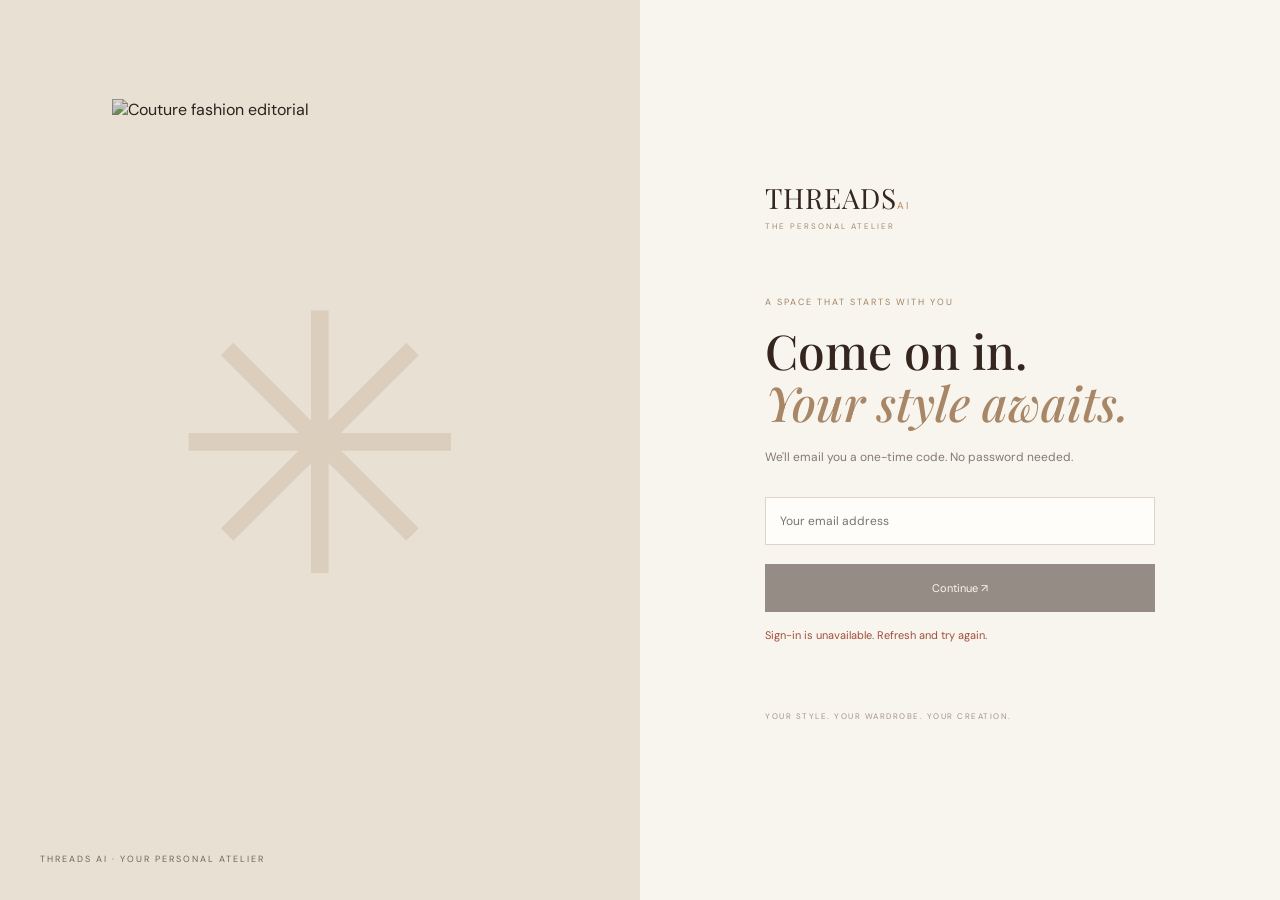
==== public/login.html @ 5b48b889 "Export THREADS AI application source" ====
<!doctype html><html lang="en"><head><meta charset="utf-8"><meta name="viewport" content="width=device-width,initial-scale=1"><meta name="robots" content="noindex,nofollow"><title>Enter your atelier — THREADS AI</title><link rel="stylesheet" href="/theme.css"><link rel="preconnect" href="https://fonts.googleapis.com"><link href="https://fonts.googleapis.com/css2?family=DM+Sans:wght@400;500;600&family=Playfair+Display:ital,wght@0,500;0,600;1,500&display=swap" rel="stylesheet"><style>*{box-sizing:border-box}body{margin:0;min-height:100vh;display:grid;grid-template-columns:1fr 1fr;font-family:'DM Sans',sans-serif;background:#f8f5ef;color:#34251f}.visual{background:#e9e0d4;position:relative;display:flex;align-items:center;justify-content:center;overflow:hidden}.visual:before{content:'✳';font-size:360px;color:#bfa88e55;position:absolute}.visual img{width:65%;height:78%;object-fit:cover;mix-blend-mode:multiply;filter:saturate(.65);position:relative}.visual-note{position:absolute;bottom:35px;left:40px;font-size:9px;letter-spacing:2px;color:#756454}.form-side{display:grid;place-items:center;padding:35px}.form-wrap{width:min(100%,390px)}.logo{font:28px 'Playfair Display';letter-spacing:1px;margin-bottom:5px}.logo span{font:10px 'DM Sans';letter-spacing:2px;color:#b18b62}.caption{font-size:8px;letter-spacing:2px;color:#a28a72;margin-bottom:65px}.kicker{font-size:9px;letter-spacing:2px;color:#a18464}.form-wrap h1{font:48px/1.08 'Playfair Display';font-weight:500;margin:17px 0}.form-wrap h1 em{color:#a88767}.sub{font-size:12px;line-height:1.9;color:#86796f;margin-bottom:28px}.field{width:100%;height:48px;padding:0 14px;border:1px solid #ded4c7;background:#fffdfa;font:12px 'DM Sans';margin-bottom:10px;outline:none}.field:focus{border-color:#b28e68}button{width:100%;height:48px;background:#34251f;color:#fff8ed;border:0;font:11px 'DM Sans';margin-top:9px;cursor:pointer}button:disabled{opacity:.5}.alt{background:none;color:#74665b;border-bottom:1px solid #ded4c7}.msg{min-height:30px;font-size:11px;line-height:1.7;color:#7b6d62;margin-top:14px}.msg.err{color:#a04d3a}.passkey{padding:22px;background:#eee7dc;margin-top:20px}.passkey p{font-size:11px;line-height:1.8;color:#74665b}.back{background:none;color:#78685b;margin-top:14px;border:0}.foot{margin-top:55px;font-size:8px;letter-spacing:1.5px;color:#a19387}@media(max-width:700px){body{display:block}.visual{display:none}.form-side{min-height:100vh;padding:28px}.caption{margin-bottom:45px}.form-wrap h1{font-size:42px}}</style></head><body><div class="visual"><img src="https://images.unsplash.com/photo-1539109136881-3be0616acf4b?w=900&q=85" alt="Couture fashion editorial"><div class="visual-note">THREADS AI · YOUR PERSONAL ATELIER</div></div><main class="form-side"><div class="form-wrap"><div class="logo">THREADS<span>AI</span></div><div class="caption">THE PERSONAL ATELIER</div><div class="kicker">A SPACE THAT STARTS WITH YOU</div><h1>Come on in.<br><em>Your style awaits.</em></h1><p class="sub" id="sub">We'll email you a one-time code. No password needed.</p><form id="form"><div id="emailRow"><input class="field" id="email" type="email" placeholder="Your email address" autocomplete="username webauthn" required></div><div id="codeRow" hidden><input class="field" id="code" inputmode="numeric" autocomplete="one-time-code" maxlength="6" placeholder="Your 6-digit code"></div><button id="submit">Continue ↗</button><button type="button" class="alt" id="back" hidden>Use a different email</button></form><div class="passkey" id="passkey" hidden><p>Add a passkey and next time you can sign in with your fingerprint, face, or screen lock.</p><button id="addPasskey" type="button">Add a passkey ↗</button><button class="alt" id="skipPasskey" type="button">Not now</button></div><p class="msg" id="msg" role="status" aria-live="polite"></p><div class="foot">YOUR STYLE. YOUR WARDROBE. YOUR CREATION.</div></div></main><script>(()=>{const A=window.hatchable?.auth,$=s=>document.querySelector(s);let step='email',hasPasskey=false;const safeNext=()=>{let n=new URLSearchParams(location.search).get('next')||'/';return n.startsWith('/')&&!n.startsWith('//')&&!n.includes('\\')&&!/[\u0000-\u001f\u007f]/.test(n)?n:'/'};const say=(s,err=false)=>{$('#msg').textContent=s;$('#msg').className='msg'+(err?' err':'')};const done=()=>location.replace(safeNext());if(!A){say('Sign-in is unavailable. Refresh and try again.',true);$('#submit').disabled=true;return}A.getSession().then(s=>{if(s?.user)done()}).catch(()=>{});$('#back').onclick=()=>{step='email';$('#emailRow').hidden=false;$('#codeRow').hidden=true;$('#back').hidden=true;$('#submit').textContent='Continue ↗';$('#sub').textContent="We'll email you a one-time code. No password needed.";say('')};$('#form').onsubmit=async e=>{e.preventDefault();const b=$('#submit');b.disabled=true;try{if(step==='email'){const email=$('#email').value.trim();const r=await A.startLogin({email});hasPasskey=!!r.has_passkey;if(hasPasskey&&A.supportsPasskeys()){try{const x=await A.signInWithPasskey({email});if(x?.user)return done()}catch{}}step='code';$('#emailRow').hidden=true;$('#codeRow').hidden=false;$('#back').hidden=false;$('#submit').textContent='Sign in ↗';$('#sub').textContent='Enter the code sent to '+email+'.';say('Code sent. Check your inbox.');$('#code').focus()}else{const r=await A.verifyCode({email:$('#email').value.trim(),code:$('#code').value.trim()});if(!r?.user)throw Error('That code did not work.');let declined=false;try{declined=localStorage.getItem('threads_passkey_declined')==='1'}catch{}if(!hasPasskey&&!declined&&A.supportsPasskeys()){step='passkey';$('#form').hidden=true;$('#sub').textContent='One small thing before you go.';$('#passkey').hidden=false}else done()}}catch(err){say(err.message||'Something went wrong. Try again.',true)}finally{b.disabled=false}};$('#addPasskey').onclick=async()=>{try{await A.registerPasskey();done()}catch(e){say(e.message||'Passkey could not be saved.',true)}};$('#skipPasskey').onclick=()=>{try{localStorage.setItem('threads_passkey_declined','1')}catch{}done()};})();</script></body></html>
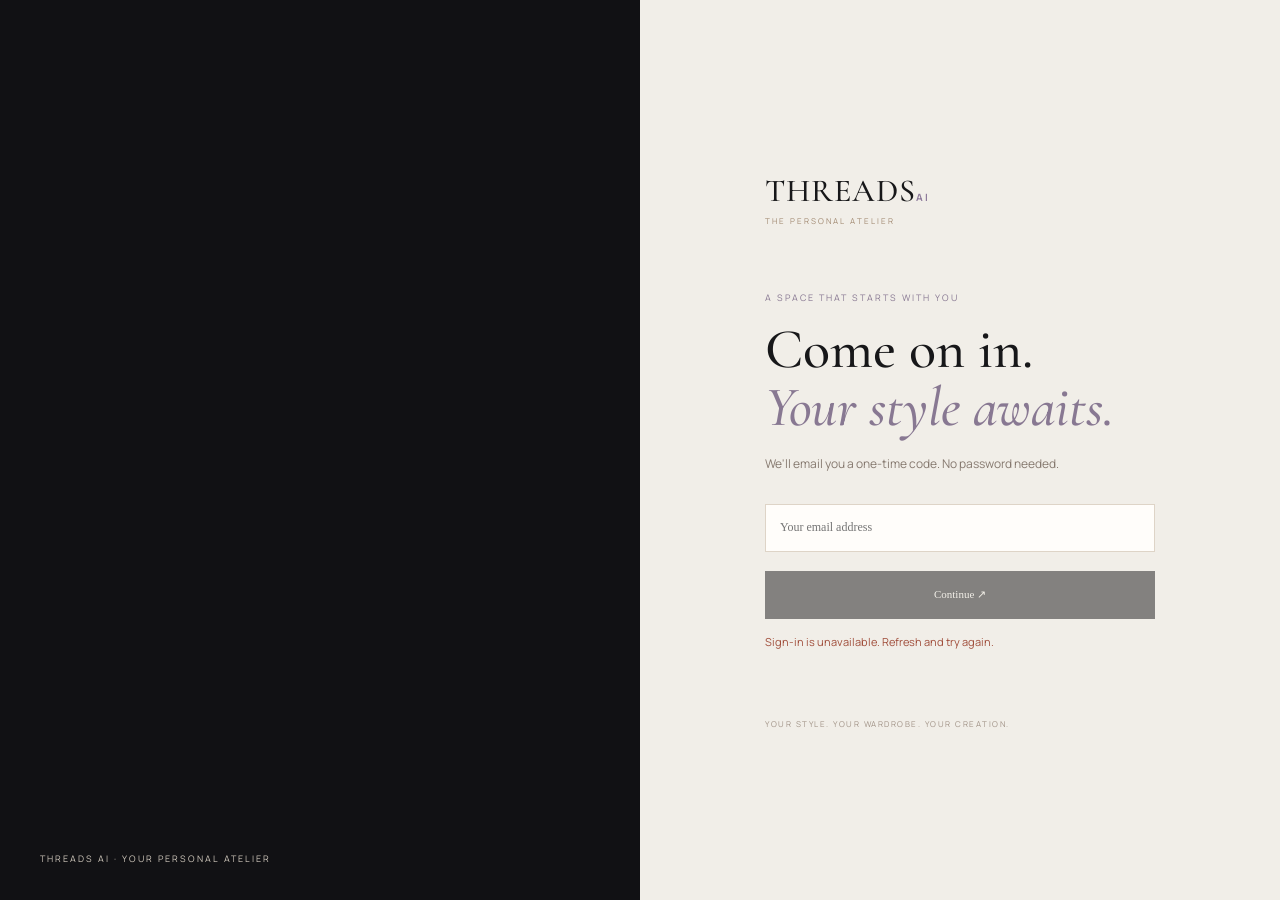
==== commit 1fc87f01: "Bring the interactive atelier mannequin into sign-in" ====
--- a/public/login.html
+++ b/public/login.html
@@ -1 +1 @@
-<!doctype html><html lang="en"><head><meta charset="utf-8"><meta name="viewport" content="width=device-width,initial-scale=1"><meta name="robots" content="noindex,nofollow"><title>Enter your atelier — THREADS AI</title><link rel="stylesheet" href="/theme.css"><link rel="preconnect" href="https://fonts.googleapis.com"><link href="https://fonts.googleapis.com/css2?family=DM+Sans:wght@400;500;600&family=Playfair+Display:ital,wght@0,500;0,600;1,500&display=swap" rel="stylesheet"><style>*{box-sizing:border-box}body{margin:0;min-height:100vh;display:grid;grid-template-columns:1fr 1fr;font-family:'DM Sans',sans-serif;background:#f8f5ef;color:#34251f}.visual{background:#e9e0d4;position:relative;display:flex;align-items:center;justify-content:center;overflow:hidden}.visual:before{content:'✳';font-size:360px;color:#bfa88e55;position:absolute}.visual img{width:65%;height:78%;object-fit:cover;mix-blend-mode:multiply;filter:saturate(.65);position:relative}.visual-note{position:absolute;bottom:35px;left:40px;font-size:9px;letter-spacing:2px;color:#756454}.form-side{display:grid;place-items:center;padding:35px}.form-wrap{width:min(100%,390px)}.logo{font:28px 'Playfair Display';letter-spacing:1px;margin-bottom:5px}.logo span{font:10px 'DM Sans';letter-spacing:2px;color:#b18b62}.caption{font-size:8px;letter-spacing:2px;color:#a28a72;margin-bottom:65px}.kicker{font-size:9px;letter-spacing:2px;color:#a18464}.form-wrap h1{font:48px/1.08 'Playfair Display';font-weight:500;margin:17px 0}.form-wrap h1 em{color:#a88767}.sub{font-size:12px;line-height:1.9;color:#86796f;margin-bottom:28px}.field{width:100%;height:48px;padding:0 14px;border:1px solid #ded4c7;background:#fffdfa;font:12px 'DM Sans';margin-bottom:10px;outline:none}.field:focus{border-color:#b28e68}button{width:100%;height:48px;background:#34251f;color:#fff8ed;border:0;font:11px 'DM Sans';margin-top:9px;cursor:pointer}button:disabled{opacity:.5}.alt{background:none;color:#74665b;border-bottom:1px solid #ded4c7}.msg{min-height:30px;font-size:11px;line-height:1.7;color:#7b6d62;margin-top:14px}.msg.err{color:#a04d3a}.passkey{padding:22px;background:#eee7dc;margin-top:20px}.passkey p{font-size:11px;line-height:1.8;color:#74665b}.back{background:none;color:#78685b;margin-top:14px;border:0}.foot{margin-top:55px;font-size:8px;letter-spacing:1.5px;color:#a19387}@media(max-width:700px){body{display:block}.visual{display:none}.form-side{min-height:100vh;padding:28px}.caption{margin-bottom:45px}.form-wrap h1{font-size:42px}}</style></head><body><div class="visual"><img src="https://images.unsplash.com/photo-1539109136881-3be0616acf4b?w=900&q=85" alt="Couture fashion editorial"><div class="visual-note">THREADS AI · YOUR PERSONAL ATELIER</div></div><main class="form-side"><div class="form-wrap"><div class="logo">THREADS<span>AI</span></div><div class="caption">THE PERSONAL ATELIER</div><div class="kicker">A SPACE THAT STARTS WITH YOU</div><h1>Come on in.<br><em>Your style awaits.</em></h1><p class="sub" id="sub">We'll email you a one-time code. No password needed.</p><form id="form"><div id="emailRow"><input class="field" id="email" type="email" placeholder="Your email address" autocomplete="username webauthn" required></div><div id="codeRow" hidden><input class="field" id="code" inputmode="numeric" autocomplete="one-time-code" maxlength="6" placeholder="Your 6-digit code"></div><button id="submit">Continue ↗</button><button type="button" class="alt" id="back" hidden>Use a different email</button></form><div class="passkey" id="passkey" hidden><p>Add a passkey and next time you can sign in with your fingerprint, face, or screen lock.</p><button id="addPasskey" type="button">Add a passkey ↗</button><button class="alt" id="skipPasskey" type="button">Not now</button></div><p class="msg" id="msg" role="status" aria-live="polite"></p><div class="foot">YOUR STYLE. YOUR WARDROBE. YOUR CREATION.</div></div></main><script>(()=>{const A=window.hatchable?.auth,$=s=>document.querySelector(s);let step='email',hasPasskey=false;const safeNext=()=>{let n=new URLSearchParams(location.search).get('next')||'/';return n.startsWith('/')&&!n.startsWith('//')&&!n.includes('\\')&&!/[\u0000-\u001f\u007f]/.test(n)?n:'/'};const say=(s,err=false)=>{$('#msg').textContent=s;$('#msg').className='msg'+(err?' err':'')};const done=()=>location.replace(safeNext());if(!A){say('Sign-in is unavailable. Refresh and try again.',true);$('#submit').disabled=true;return}A.getSession().then(s=>{if(s?.user)done()}).catch(()=>{});$('#back').onclick=()=>{step='email';$('#emailRow').hidden=false;$('#codeRow').hidden=true;$('#back').hidden=true;$('#submit').textContent='Continue ↗';$('#sub').textContent="We'll email you a one-time code. No password needed.";say('')};$('#form').onsubmit=async e=>{e.preventDefault();const b=$('#submit');b.disabled=true;try{if(step==='email'){const email=$('#email').value.trim();const r=await A.startLogin({email});hasPasskey=!!r.has_passkey;if(hasPasskey&&A.supportsPasskeys()){try{const x=await A.signInWithPasskey({email});if(x?.user)return done()}catch{}}step='code';$('#emailRow').hidden=true;$('#codeRow').hidden=false;$('#back').hidden=false;$('#submit').textContent='Sign in ↗';$('#sub').textContent='Enter the code sent to '+email+'.';say('Code sent. Check your inbox.');$('#code').focus()}else{const r=await A.verifyCode({email:$('#email').value.trim(),code:$('#code').value.trim()});if(!r?.user)throw Error('That code did not work.');let declined=false;try{declined=localStorage.getItem('threads_passkey_declined')==='1'}catch{}if(!hasPasskey&&!declined&&A.supportsPasskeys()){step='passkey';$('#form').hidden=true;$('#sub').textContent='One small thing before you go.';$('#passkey').hidden=false}else done()}}catch(err){say(err.message||'Something went wrong. Try again.',true)}finally{b.disabled=false}};$('#addPasskey').onclick=async()=>{try{await A.registerPasskey();done()}catch(e){say(e.message||'Passkey could not be saved.',true)}};$('#skipPasskey').onclick=()=>{try{localStorage.setItem('threads_passkey_declined','1')}catch{}done()};})();</script></body></html>+<!doctype html><html lang="en"><head><meta charset="utf-8"><meta name="viewport" content="width=device-width,initial-scale=1"><meta name="robots" content="noindex,nofollow"><title>Enter your atelier — THREADS AI</title><link rel="stylesheet" href="/theme.css"><link rel="preconnect" href="https://fonts.googleapis.com"><link href="https://fonts.googleapis.com/css2?family=Manrope:wght@400;500;600;700&family=Cormorant+Garamond:ital,wght@0,400;0,500;0,600;1,400;1,500&display=swap" rel="stylesheet"><style>*{box-sizing:border-box}body{margin:0;min-height:100vh;display:grid;grid-template-columns:1fr 1fr;font-family:'Manrope',sans-serif;background:#f1eee8;color:#171719}.visual{background:#111114;position:relative;display:flex;align-items:center;justify-content:center;overflow:hidden}.visual:before{content:none}.visual #loginDressform{position:absolute;inset:0;width:100%;height:100%;min-height:100vh}.visual #loginDressform canvas{display:block;width:100%;height:100%}.visual-note{position:absolute;bottom:35px;left:40px;z-index:10;font-size:9px;letter-spacing:2px;color:#d0c8bc}.form-side{display:grid;place-items:center;padding:35px;background:#f1eee8}.form-wrap{width:min(100%,390px)}.logo{font:500 32px 'Cormorant Garamond';letter-spacing:1px;margin-bottom:5px;color:#171719}.logo span{font:700 10px 'Manrope';letter-spacing:2px;color:#8e7b9b}.caption{font-size:8px;letter-spacing:2px;color:#a28a72;margin-bottom:65px}.kicker{font-size:9px;letter-spacing:2px;color:#887892}.form-wrap h1{font:500 56px/1.02 'Cormorant Garamond';font-weight:500;margin:17px 0;color:#171719}.form-wrap h1 em{color:#887892}.sub{font-size:12px;line-height:1.9;color:#86796f;margin-bottom:28px}.field{width:100%;height:48px;padding:0 14px;border:1px solid #ded4c7;background:#fffdfa;font:12px 'DM Sans';margin-bottom:10px;outline:none}.field:focus{border-color:#887892}button{width:100%;height:48px;background:#171719;color:#f4f0e8;border:0;font:11px 'DM Sans';margin-top:9px;cursor:pointer}button:disabled{opacity:.5}.alt{background:none;color:#74665b;border-bottom:1px solid #ded4c7}.msg{min-height:30px;font-size:11px;line-height:1.7;color:#7b6d62;margin-top:14px}.msg.err{color:#a04d3a}.passkey{padding:22px;background:#eee7dc;margin-top:20px}.passkey p{font-size:11px;line-height:1.8;color:#74665b}.back{background:none;color:#78685b;margin-top:14px;border:0}.foot{margin-top:55px;font-size:8px;letter-spacing:1.5px;color:#a19387}@media(max-width:700px){body{display:block}.visual{display:none}.form-side{min-height:100vh;padding:28px}.caption{margin-bottom:45px}.form-wrap h1{font-size:46px}}</style></head><body><div class="visual"><div id="loginDressform" role="img" aria-label="Interactive three-dimensional couture mannequin preview"></div><div class="visual-note">THREADS AI · YOUR PERSONAL ATELIER</div></div><main class="form-side"><div class="form-wrap"><div class="logo">THREADS<span>AI</span></div><div class="caption">THE PERSONAL ATELIER</div><div class="kicker">A SPACE THAT STARTS WITH YOU</div><h1>Come on in.<br><em>Your style awaits.</em></h1><p class="sub" id="sub">We'll email you a one-time code. No password needed.</p><form id="form"><div id="emailRow"><input class="field" id="email" type="email" placeholder="Your email address" autocomplete="username webauthn" required></div><div id="codeRow" hidden><input class="field" id="code" inputmode="numeric" autocomplete="one-time-code" maxlength="6" placeholder="Your 6-digit code"></div><button id="submit">Continue ↗</button><button type="button" class="alt" id="back" hidden>Use a different email</button></form><div class="passkey" id="passkey" hidden><p>Add a passkey and next time you can sign in with your fingerprint, face, or screen lock.</p><button id="addPasskey" type="button">Add a passkey ↗</button><button class="alt" id="skipPasskey" type="button">Not now</button></div><p class="msg" id="msg" role="status" aria-live="polite"></p><div class="foot">YOUR STYLE. YOUR WARDROBE. YOUR CREATION.</div></div></main><script type="module" src="/dressform.js"></script><script>(()=>{const A=window.hatchable?.auth,$=s=>document.querySelector(s);let step='email',hasPasskey=false;const safeNext=()=>{let n=new URLSearchParams(location.search).get('next')||'/';return n.startsWith('/')&&!n.startsWith('//')&&!n.includes('\\')&&!/[\u0000-\u001f\u007f]/.test(n)?n:'/'};const say=(s,err=false)=>{$('#msg').textContent=s;$('#msg').className='msg'+(err?' err':'')};const done=()=>location.replace(safeNext());if(!A){say('Sign-in is unavailable. Refresh and try again.',true);$('#submit').disabled=true;return}A.getSession().then(s=>{if(s?.user)done()}).catch(()=>{});$('#back').onclick=()=>{step='email';$('#emailRow').hidden=false;$('#codeRow').hidden=true;$('#back').hidden=true;$('#submit').textContent='Continue ↗';$('#sub').textContent="We'll email you a one-time code. No password needed.";say('')};$('#form').onsubmit=async e=>{e.preventDefault();const b=$('#submit');b.disabled=true;try{if(step==='email'){const email=$('#email').value.trim();const r=await A.startLogin({email});hasPasskey=!!r.has_passkey;if(hasPasskey&&A.supportsPasskeys()){try{const x=await A.signInWithPasskey({email});if(x?.user)return done()}catch{}}step='code';$('#emailRow').hidden=true;$('#codeRow').hidden=false;$('#back').hidden=false;$('#submit').textContent='Sign in ↗';$('#sub').textContent='Enter the code sent to '+email+'.';say('Code sent. Check your inbox.');$('#code').focus()}else{const r=await A.verifyCode({email:$('#email').value.trim(),code:$('#code').value.trim()});if(!r?.user)throw Error('That code did not work.');let declined=false;try{declined=localStorage.getItem('threads_passkey_declined')==='1'}catch{}if(!hasPasskey&&!declined&&A.supportsPasskeys()){step='passkey';$('#form').hidden=true;$('#sub').textContent='One small thing before you go.';$('#passkey').hidden=false}else done()}}catch(err){say(err.message||'Something went wrong. Try again.',true)}finally{b.disabled=false}};$('#addPasskey').onclick=async()=>{try{await A.registerPasskey();done()}catch(e){say(e.message||'Passkey could not be saved.',true)}};$('#skipPasskey').onclick=()=>{try{localStorage.setItem('threads_passkey_declined','1')}catch{}done()};})();</script></body></html>
